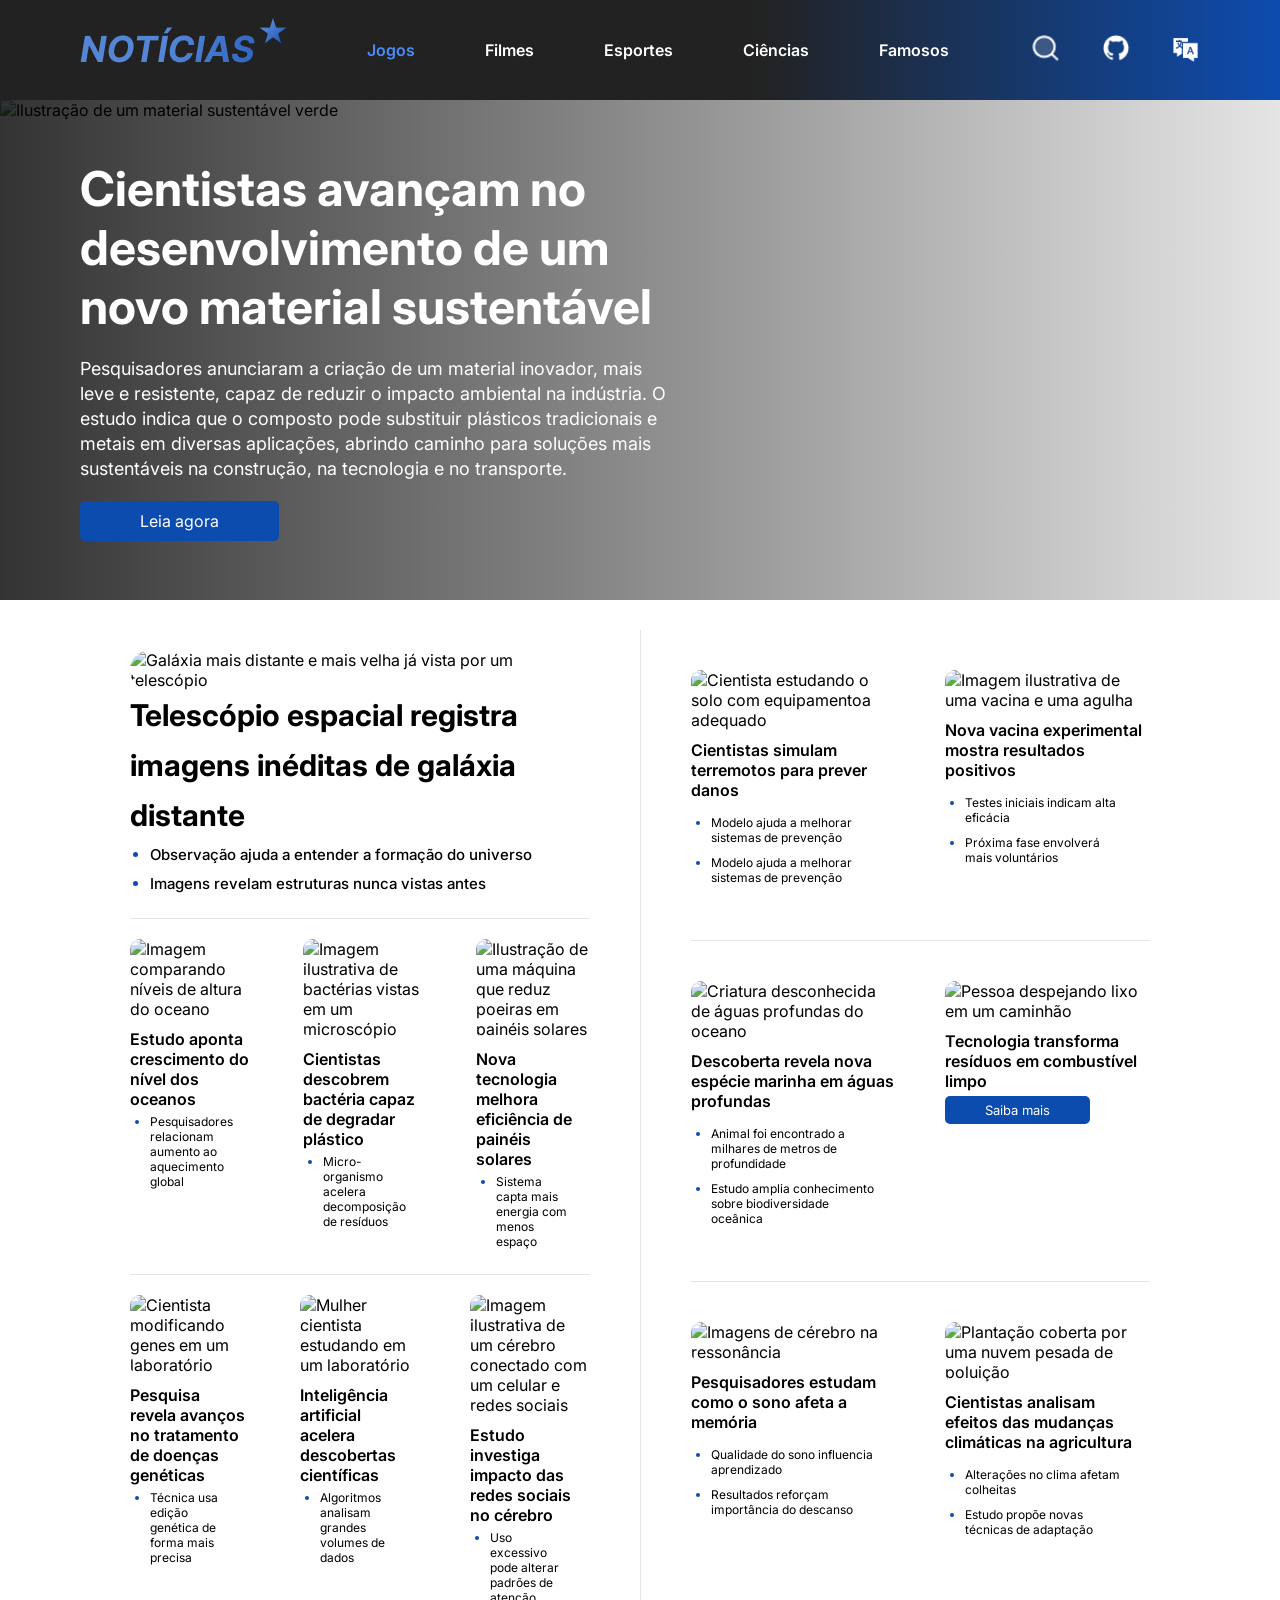
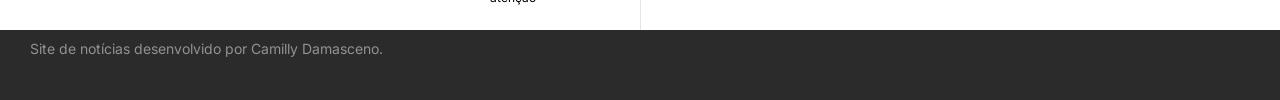
==== ciencias.html @ a48dba4e "Navegação entre páginas finalizada" ====
<!DOCTYPE html>
<html lang="en">

<head>
    <meta charset="UTF-8">
    <meta name="viewport" content="width=device-width, initial-scale=1.0">
    <link rel="stylesheet" href="jogos.css">
    <link rel="shortcut icon" href="./imagens/Star 1.png" type="image/x-icon">
    <link rel="preconnect" href="https://fonts.googleapis.com">
    <link rel="preconnect" href="https://fonts.gstatic.com" crossorigin>
    <link
        href="https://fonts.googleapis.com/css2?family=Inter:ital,opsz,wght@0,14..32,100..900;1,14..32,100..900&display=swap"
        rel="stylesheet">
    <title>Notícias sobre filmes</title>
</head>

<body>
    <header>
        <div class="logo">
            <a href="./index.html"><img src="./imagens/Logo.png" alt="Logo do site Notícias"></a>
        </div>
        <nav>
            <a href="./jogos.html">Jogos</a>
            <a href="./filmes.html">Filmes</a>
            <a href="./esportes.html">Esportes</a>
            <a href="./ciencias.html">Ciências</a>
            <a href="./famosos.html">Famosos</a>
        </nav>
        <div class="actions">
            <img src="./imagens/iconamoon_search-duotone.png" alt="Ícone de lupa de pesquisa">
            <a href=""><img src="./imagens/mdi_github.png" alt="ícone para ir ao Github"></a>
            <img src="./imagens/ix_language-filled.png" alt="ícone para buscar por idiomas">
        </div>
    </header>

    <main>
        <section>
            <article class="noticia-principal2">
                <img src="https://s2-umsoplaneta.glbimg.com/q-EC825WjMZtyCBSv-igw8On2kw=/0x0:2121x1414/924x0/smart/filters:strip_icc()/i.s3.glbimg.com/v1/AUTH_7d5b9b5029304d27b7ef8a7f28b4d70f/internal_photos/bs/2024/A/9/db0Bp6QAWO6lBAFlr9iQ/gettyimages-1488614341.jpg" alt="Ilustração de um material sustentável verde">
                <div class="conteudo-noticia-principal">
                    <h2>Cientistas avançam no desenvolvimento de um novo material sustentável</h2>
                    <p>Pesquisadores anunciaram a criação de um material inovador, mais leve e resistente, capaz de reduzir o impacto ambiental na indústria. O estudo indica que o composto pode substituir plásticos tradicionais e metais em diversas aplicações, abrindo caminho para soluções mais sustentáveis na construção, na tecnologia e no transporte.</p>
                    <button>Leia agora</button>
                </div>
            </article>
        </section>

        <div class="secoes-de-noticias">
            <section>
                <article class="noticia-subprincipal">
                    <img src="https://encrypted-tbn0.gstatic.com/images?q=tbn:ANd9GcQBEBEySomnzUhMJd4QBw16ZDg9IKeqV0JXKg&s" alt="Galáxia mais distante e mais velha já vista por um telescópio">
                    <h2>Telescópio espacial registra imagens inéditas de galáxia distante</h2>
                    <ul>
                        <li>Observação ajuda a entender a formação do universo</li>
                        <li>Imagens revelam estruturas nunca vistas antes</li>
                    </ul>
                </article>

                <div class="secao2-linha2">
                    <article class="noticia-grupo">
                        <img src="https://encrypted-tbn0.gstatic.com/images?q=tbn:ANd9GcTljv8uvRnIod9ciP_GhjDFC8uqebsvzLl_3A&s" alt="Imagem comparando níveis de altura do oceano">
                        <h3>Estudo aponta crescimento do nível dos oceanos</h3>
                        <ul>
                            <li>Pesquisadores relacionam aumento ao aquecimento global</li>
                        </ul>
                    </article>
                    <article class="noticia-grupo">
                        <img src="https://labnetwork.com.br/wp-content/uploads/2025/01/bacteria_freepik-1.jpg"
                            alt="Imagem ilustrativa de bactérias vistas em um microscópio">
                        <h3>Cientistas descobrem bactéria capaz de degradar plástico</h3>
                        <ul>
                            <li>Micro-organismo acelera decomposição de resíduos</li>
                        </ul>
                    </article>
                    <article class="noticia-grupo">
                        <img src="https://clickpetroleoegas.com.br/wp-content/uploads/2026/01/energia-solar-egito-poeira.jpg"
                            alt="Ilustração de uma máquina que reduz poeiras em painéis solares">
                        <h3>Nova tecnologia melhora eficiência de painéis solares</h3>
                        <ul>
                            <li>Sistema capta mais energia com menos espaço</li>
                        </ul>
                    </article>
                </div>

                <div class="secao2-linha3">
                    <article class="noticia-grupo">
                        <img src="https://ecommerce.cdn.genera.com.br/uploads/2021/04/Avancos-geneticos-1.jpg"
                            alt="Cientista modificando genes em um laboratório">
                        <h3>Pesquisa revela avanços no tratamento de doenças genéticas</h3>
                        <ul>
                            <li>Técnica usa edição genética de forma mais precisa</li>
                        </ul>
                    </article>
                    <article class="noticia-grupo">
                        <img src="https://nexo-uploads-beta.s3.amazonaws.com/wp-content/uploads/images/2023/12/27220223/RTX2ECL0_binary_119952-scaled.jpg"
                            alt="Mulher cientista estudando em um laboratório">
                        <h3>Inteligência artificial acelera descobertas científicas</h3>
                        <ul>
                            <li>Algoritmos analisam grandes volumes de dados</li>
                        </ul>
                    </article>
                    <article class="noticia-grupo">
                        <img src="https://guardiao.education/wp-content/uploads/2023/06/como-as-redes-sociais-estao-mudando-o-cerebro-de-criancas-e-adolescentes-1.jpg"
                            alt="Imagem ilustrativa de um cérebro conectado com um celular e redes sociais">
                        <h3>Estudo investiga impacto das redes sociais no cérebro</h3>
                        <ul>
                            <li>Uso excessivo pode alterar padrões de atenção</li>
                        </ul>
                    </article>
                </div>
            </section>

            <section>
                <div class="secao3-linha1">
                    <article class="noticia-grupo">
                        <img src="https://encrypted-tbn0.gstatic.com/images?q=tbn:ANd9GcTbEdgxBVePXlDpOkylmop6d2OmrFlb6PxDNw&s" alt="Cientista estudando o solo com equipamentoa adequado">
                        <h3>Cientistas simulam terremotos para prever danos</h3>
                        <ul>
                            <li>Modelo ajuda a melhorar sistemas de prevenção</li>
                            <li>Modelo ajuda a melhorar sistemas de prevenção</li>
                        </ul>
                    </article>
                    <article class="noticia-grupo">
                        <img src="https://catracalivre.com.br/wp-content/uploads/2025/06/vacina-alzheimer.jpg" alt="Imagem ilustrativa de uma vacina e uma agulha">
                        <h3>Nova vacina experimental mostra resultados positivos</h3>
                        <ul>
                            <li>Testes iniciais indicam alta eficácia</li>
                            <li>Próxima fase envolverá mais voluntários</li>
                        </ul>
                    </article>
                </div>

                <div class="secao3-linha2">
                    <article class="noticia-grupo">
                        <img src="https://admin.cnnbrasil.com.br/wp-content/uploads/sites/12/2025/12/zona-crepuscular-animais.jpg?w=849&h=477&crop=0"
                            alt="Criatura desconhecida de águas profundas do oceano">
                        <h3>Descoberta revela nova espécie marinha em águas profundas</h3>
                        <ul>
                            <li>Animal foi encontrado a milhares de metros de profundidade</li>
                            <li>Estudo amplia conhecimento sobre biodiversidade oceânica</li>
                        </ul>
                    </article>
                    <article class="noticia-grupo">
                        <img src="https://www.reciclasampa.com.br/imgs/conteudos/14_tecnologia_brasileira_transforma_lixo_em_energia_padrao_01.jpg"
                            alt="Pessoa despejando lixo em um caminhão">
                        <h3>Tecnologia transforma resíduos em combustível limpo</h3>
                        <button id="botao-saibamais">Saiba mais</button>
                    </article>
                </div>

                <div class="secao3-linha3">
                    <article class="noticia-grupo">
                        <img src="https://encrypted-tbn0.gstatic.com/images?q=tbn:ANd9GcRl-3GKC1X5-EYbA-9YYe4W-KLId7XhViQbPQ&s"
                            alt="Imagens de cérebro na ressonância">
                        <h3>Pesquisadores estudam como o sono afeta a memória</h3>
                        <ul>
                            <li>Qualidade do sono influencia aprendizado</li>
                            <li>Resultados reforçam importância do descanso</li>
                        </ul>
                    </article>
                    <article class="noticia-grupo">
                        <img src="https://jornal.usp.br/wp-content/uploads/2024/02/nature-3159410_1280-1.jpg"
                            alt="Plantação coberta por uma nuvem pesada de poluição">
                        <h3>Cientistas analisam efeitos das mudanças climáticas na agricultura</h3>
                        <ul>
                            <li>Alterações no clima afetam colheitas</li>
                            <li>Estudo propõe novas técnicas de adaptação</li>
                        </ul>
                    </article>
                </div>
            </section>
        </div>
    </main>

    <footer>
        <p>Site de notícias desenvolvido por Camilly Damasceno.</p>
    </footer>
</body>

</html>
---- jogos.css ----
* {
    padding: 0;
    margin: 0;
    font-family: "Inter", sans-serif;
}

/* HEADER */
header {
    background: #0f0f0f;
    background: linear-gradient(90deg, rgb(34, 34, 34) 59%, rgba(13, 76, 175, 1) 100%);
    display: flex;
    height: 100px;
    justify-content: space-between;
    align-items: center;
    padding: 0 80px;
}

.logo {
    display: flex;
}

header nav {
    gap: 70px;
    display: flex;
}

header nav a {
    color: white;
    text-decoration: none;
    font-size: 16px;
    font-weight: 600;
    transition: 0.5s;
}

header nav a:hover {
    color: #498cf8;
}

header nav a:first-child {
    color: #498cf8;
}


.actions {
    display: flex;
    gap: 40px;
}

.actions img {
    height: 30px;
    width: auto;
}

/* FIM DO HEADER */

/* PRIMEIRA SEÇÃO - NOTICIA PRINCIAPL */
.noticia-principal2 {
    position: relative;
}

.noticia-principal2 img {
    width: 100%;
    height: 500px;
    object-fit: cover;
    display: block;
}

.noticia-principal2 .conteudo-noticia-principal {
    position: absolute;
    top: 50%;
    left: 80px;
    transform: translateY(-50%);
    max-width: 600px;
    color: white;
}

.noticia-principal2::after {
    content: "";
    position: absolute;
    inset: 0;
    background: linear-gradient(to right,
            rgba(0, 0, 0, 0.8),
            rgba(0, 0, 0, 0.1));
    z-index: 1;
}

.noticia-principal2 img {
    position: relative;
    z-index: 0;
}

.noticia-principal2 .conteudo-noticia-principal {
    position: absolute;
    z-index: 2;
}

.conteudo-noticia-principal h2{
    font-size: 48px;
    margin-bottom: 20px;
}

.conteudo-noticia-principal p{
    font-size: 18px;
    line-height: 25px;
    font-weight: 400;
    margin-bottom: 20px;
}

.conteudo-noticia-principal button{
    background-color: #0D4CAF;
    color: white;
    padding: 10px 60px;
    border: none;
    border-radius: 5px;
    font-size: 16px;
}
/* FIM DA NOTICIA PRINCIPAL */

/* MAIN - ALTERAÇÕES GERAIS */
.secoes-de-noticias{
    display: flex;
    padding-top: 30px;
    padding-left: 80px;
    padding-right: 80px;
}

.noticia-grupo {
    width: 100%;
}

.noticia-grupo h3 {
    font-size: 16px;
    font-weight: 600;
    padding-top: 10px;
}

.noticia-grupo ul {
    font-size: 12px;
    font-weight: 400;
}

.noticia-grupo img {
    height: 140px;
    width: 100%;
    object-fit: cover;
    border-radius: 10px;
}
/* FIM DO MAIN - ALTERAÇÕES GERAIS */

/* SEGUNDA SEÇÃO DE NOTÍCIAS */
.secoes-de-noticias > section:first-child  {
    width: 50%;
    padding: 0 50px;
    padding-right: 50px;
    border-right: 1px solid rgba(0, 0, 0, 0.1);
}

.secoes-de-noticias > section:first-child  article ul li::marker {
    color: #0D4CAF;
}

.secoes-de-noticias > section:first-child  article ul {
    padding: 0px 20px;
}

.secoes-de-noticias > section:first-child  article li {
    padding: 5px 0;
}

.noticia-subprincipal{
    border-bottom: 1px solid rgba(0, 0, 0, 0.1);
    padding: 20px 0px;
}

.noticia-subprincipal h2{
    font-size: 30px;
    line-height: 50px;
    font-weight: 700;
}

.noticia-subprincipal ul{
    padding-left: 30px;
    font-size: 16px;
}

.noticia-subprincipal ul li{
    font-size: 15px;
    font-weight: 500;
    padding-bottom: 5px;
}

.noticia-subprincipal ul li::marker{
     color: #0D4CAF;
}

.noticia-subprincipal img{
    width: 80%;
    border-radius: 20px;
}

.secao2-linha2{
    display: flex;
    padding: 20px 0px;
    gap: 50px;
    border-bottom: 1px solid rgba(0, 0, 0, 0.1);
}

.secao2-linha3{
    display: flex;
    padding: 20px 0px;
    gap: 50px;
}

/* FIM DA SEÇÃO 2 DE NOTÍCIAS */

/* SEÇÃO 3 DE NOTÍCIAS */
.secoes-de-noticias > section:last-child {
    width: 50%;
    padding: 0 50px;
}

.secoes-de-noticias > section:last-child article ul li::marker {
    color: #0D4CAF;
}

.secoes-de-noticias > section:last-child article ul {
    padding: 10px 20px;
}

.secoes-de-noticias > section:last-child article li {
    padding: 5px 0;
}

.secao3-linha1 {
    display: flex;
    border-bottom: 1px solid rgba(0, 0, 0, 0.1);
    padding: 40px 0px;
    gap: 50px;
}

.secao3-linha2 {
    display: flex;
    border-bottom: 1px solid rgba(0, 0, 0, 0.1);
    padding: 40px 0px;
    gap: 50px;
}

.secao3-linha3 {
    display: flex;
    gap: 50px;
    padding: 40px 0px;
}

#botao-saibamais {
    font-size: 13px;
    white-space: nowrap;
    background-color: #0D4CAF;
    color: white;
    border: none;
    padding-left: 40px;
    padding-right: 40px;
    padding-top: 6px;
    padding-bottom: 6px;
    border-radius: 5px;
    margin-top: 5px;
}

/* FIM DA SEÇÃO 3 */

/* INÍCIO DO FOOTER */
footer {
    height: 50px;
    background-color: #2B2B2B;
    padding: 10px 30px;
    color: rgba(255, 255, 255, 0.486);
}

footer p {
    font-size: 14px;
    font-weight: 400;
}
/* FIM DO FOOTER */
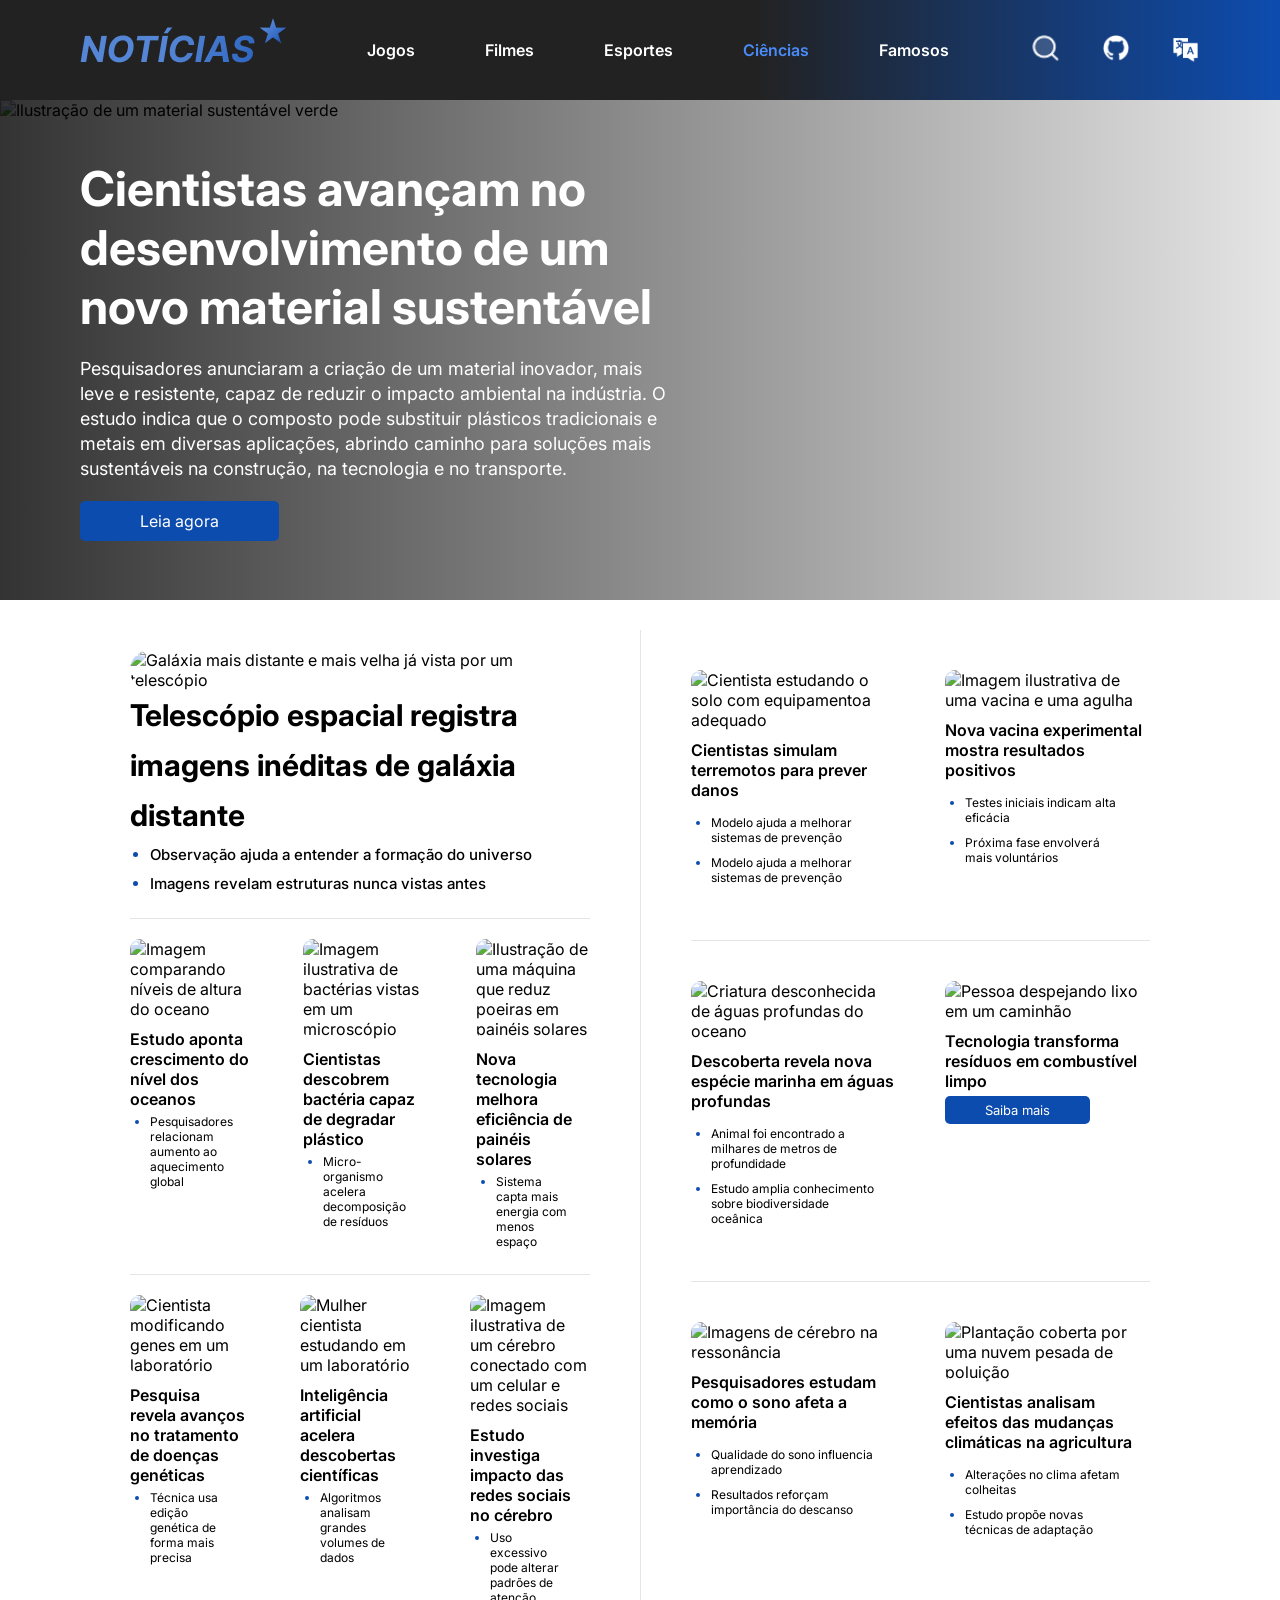
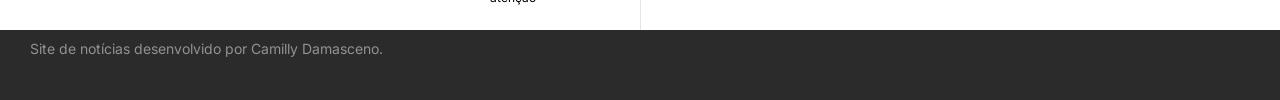
==== commit d333bf90: "Atualizado" ====
--- a/ciencias.html
+++ b/ciencias.html
@@ -23,12 +23,12 @@
             <a href="./jogos.html">Jogos</a>
             <a href="./filmes.html">Filmes</a>
             <a href="./esportes.html">Esportes</a>
-            <a href="./ciencias.html">Ciências</a>
+            <a href="./ciencias.html" class="ativo">Ciências</a>
             <a href="./famosos.html">Famosos</a>
         </nav>
         <div class="actions">
             <img src="./imagens/iconamoon_search-duotone.png" alt="Ícone de lupa de pesquisa">
-            <a href=""><img src="./imagens/mdi_github.png" alt="ícone para ir ao Github"></a>
+            <a href="https://github.com/CamillyDamasceno"><img src="./imagens/mdi_github.png" alt="ícone para ir ao Github"></a>
             <img src="./imagens/ix_language-filled.png" alt="ícone para buscar por idiomas">
         </div>
     </header>
--- a/jogos.css
+++ b/jogos.css
@@ -36,10 +36,9 @@
     color: #498cf8;
 }
 
-header nav a:first-child {
+header nav a.ativo {
     color: #498cf8;
 }
-
 
 .actions {
     display: flex;
